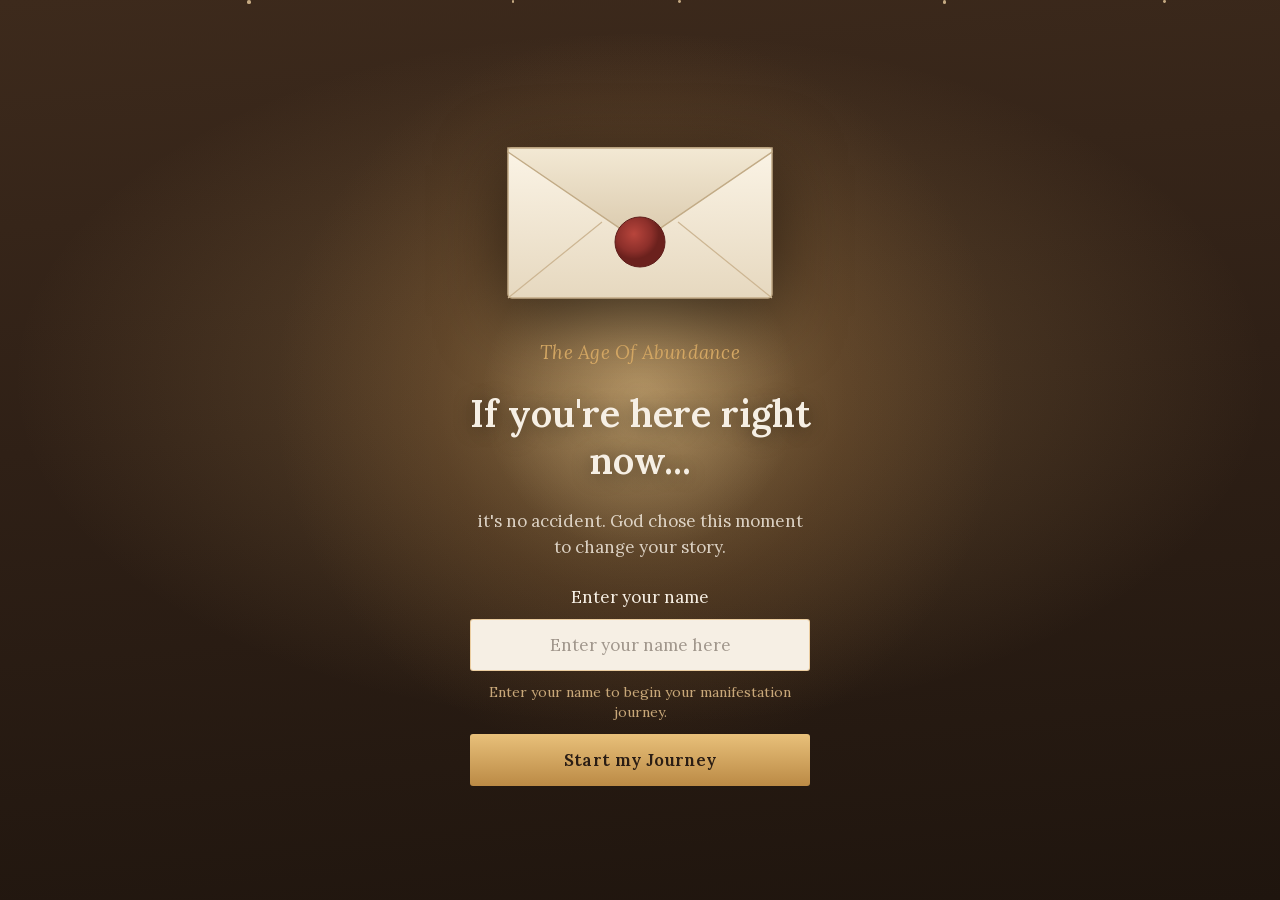
==== index.html @ 3c492ced "Funil The Age Of Abundance: carta + quiz-chat + VSL Co-Authored-By: Claude Opus 5.5 <noreply@anthrop" ====
<!doctype html>
<html lang="en">
<head>
<meta charset="utf-8" />
<meta name="viewport" content="width=device-width, initial-scale=1, maximum-scale=1, viewport-fit=cover" />
<title>The Age Of Abundance</title>
<link rel="icon" type="image/png" href="assets/seal.png" />

<meta name="description" content="Begin your manifestation journey" />
<meta property="og:title" content="The Age Of Abundance" />
<meta property="og:description" content="Begin your manifestation journey" />
<meta property="og:type" content="website" />
<meta name="twitter:card" content="summary" />

<!-- Sem scripts de terceiros (UTMify/pixel removidos em 25/09/2026 a pedido).
     Tudo o que a pagina usa esta nesta pasta ou em assets/. -->

<style>
  /* ---------- fontes self-hosted (nada de Google Fonts) ---------- */
  @font-face {
    font-family: 'Lora'; font-style: normal; font-weight: 400 700; font-display: swap;
    src: url('assets/fonts/lora.woff2') format('woff2');
  }
  @font-face {
    font-family: 'Lora'; font-style: italic; font-weight: 400 700; font-display: swap;
    src: url('assets/fonts/lora-italic.woff2') format('woff2');
  }
  @font-face {
    font-family: 'Open Sans'; font-style: normal; font-weight: 400 700; font-display: swap;
    src: url('assets/fonts/opensans.woff2') format('woff2');
  }

  *, *::before, *::after { box-sizing: border-box; margin: 0; padding: 0; }
  [hidden] { display: none !important; }

  html, body {
    width: 100%; height: 100%;
    -webkit-font-smoothing: antialiased;
    -webkit-tap-highlight-color: transparent;
  }
  /* o fundo acompanha a etapa: mesa a luz de vela -> papel do chat */
  body { background: #2a1d14; transition: background 0.6s ease; overflow: hidden; }
  body.mode-chat { background: #efeae2; overflow: hidden; }

  /* =====================================================================
     ETAPA 1 - ENTRADA: layout da carta (../index.html), copy da entrada
     do quiz original (abundance-quiz)
     ===================================================================== */
  #letter { font-family: 'Lora', Georgia, 'Times New Roman', serif; color: #f6efe4; }

  #letter .desk {
    position: fixed; inset: 0;
    background:
      radial-gradient(ellipse 70% 55% at 50% 42%, rgba(226,178,106,0.28), transparent 70%),
      linear-gradient(175deg, #3d2a1c 0%, #2f2016 45%, #1f150e 100%);
    z-index: 0;
  }

  /* duas camadas de luz em velocidades diferentes: o flicker nunca cai
     num loop obvio */
  #letter .candle {
    position: fixed; left: 50%; top: 44%;
    width: min(760px, 150vw); height: min(760px, 150vw);
    transform: translate(-50%, -50%);
    border-radius: 50%;
    background: radial-gradient(circle, rgba(240,196,120,0.30) 0%, rgba(190,132,66,0.14) 38%, transparent 68%);
    animation: breathe 6.5s ease-in-out infinite;
    pointer-events: none; z-index: 1;
  }
  #letter .candle.inner {
    width: min(360px, 80vw); height: min(360px, 80vw);
    background: radial-gradient(circle, rgba(255,222,164,0.34) 0%, transparent 62%);
    animation: breathe 4.1s ease-in-out infinite reverse;
  }
  @keyframes breathe {
    0%, 100% { opacity: 0.82; transform: translate(-50%, -50%) scale(1); }
    50%      { opacity: 1;    transform: translate(-50%, -50%) scale(1.06); }
  }

  /* poeira: deriva de lado e afunda, como po num feixe de luz */
  #letter .mote {
    position: fixed;
    background: rgba(244,214,166,0.75);
    border-radius: 50%;
    filter: blur(0.4px);
    pointer-events: none; z-index: 2;
    animation-name: sink;
    animation-timing-function: linear;
    animation-iteration-count: 1;
  }
  @keyframes sink {
    0%   { opacity: 0; transform: translate(0, -8vh); }
    12%  { opacity: 0.9; }
    88%  { opacity: 0.5; }
    100% { opacity: 0; transform: translate(9vw, 104vh); }
  }

  #letter .stage {
    position: fixed; inset: 0;
    display: flex; flex-direction: column;
    align-items: center; justify-content: center;
    gap: clamp(14px, 3.2vh, 26px);
    padding: 5vh 22px;
    z-index: 3;
    transform-origin: 50% 46%;
    transition: transform 1.25s cubic-bezier(0.4, 0, 0.2, 1), opacity 0.5s ease 0.85s;
  }
  #letter .stage.parting { transform: scale(3.4); opacity: 0; }

  #letter .envelope { width: min(300px, 62vw); filter: drop-shadow(0 18px 34px rgba(0,0,0,0.5)); }
  #letter .seal-group { transform-origin: 150px 128px; animation: warm 5.2s ease-in-out infinite; }
  @keyframes warm { 0%, 100% { transform: scale(1); } 50% { transform: scale(1.035); } }

  #letter .eyebrow {
    font-size: clamp(15px, 4.1vw, 19px);
    font-style: italic; letter-spacing: 0.012em;
    color: #e2b26a; text-align: center;
  }
  #letter .headline {
    font-size: clamp(25px, 7vw, 38px);
    font-weight: 600; line-height: 1.22;
    text-align: center; max-width: 15ch;
    text-shadow: 0 2px 20px rgba(0,0,0,0.45);
  }
  #letter .subline {
    font-size: clamp(14.5px, 3.9vw, 17px);
    line-height: 1.5; text-align: center; max-width: 30ch;
    color: rgba(246,239,228,0.82);
  }

  #letter .ask {
    width: min(340px, 88vw);
    display: flex; flex-direction: column; align-items: stretch; gap: 11px;
  }
  #letter .ask label {
    font-size: clamp(14.5px, 3.9vw, 17px);
    text-align: center; color: #f6efe4;
  }
  #letter .ask input {
    width: 100%; padding: 14px 16px;
    font-family: inherit;
    font-size: 17px;                 /* 16px+ evita o zoom do iOS no focus */
    text-align: center; color: #2a1d14;
    background: #f6efe4;
    border: 1px solid rgba(226,178,106,0.55);
    border-radius: 3px; outline: none;
    transition: border-color 0.2s ease, box-shadow 0.2s ease;
  }
  #letter .ask input::placeholder { color: rgba(42,29,20,0.42); }
  #letter .ask input:focus { border-color: #e2b26a; box-shadow: 0 0 0 3px rgba(226,178,106,0.2); }
  #letter .ask input.nope { animation: nope 0.45s ease; border-color: #d9826a; }
  @keyframes nope {
    0%, 100% { transform: translateX(0); } 20% { transform: translateX(-8px); }
    40% { transform: translateX(7px); } 60% { transform: translateX(-5px); } 80% { transform: translateX(3px); }
  }
  /* a linha de apoio do quiz, no tom da prova social da carta */
  #letter .hint {
    font-size: clamp(12.5px, 3.3vw, 14px);
    text-align: center; color: #c9a879; line-height: 1.45;
  }

  #letter .ask button {
    width: 100%; padding: 15px 18px;
    font-family: inherit;
    font-size: clamp(15px, 4.1vw, 17px);
    font-weight: 600; letter-spacing: 0.02em;
    color: #2a1d14;
    background: linear-gradient(180deg, #e8c07a 0%, #bb8a45 100%);
    border: none; border-radius: 3px; cursor: pointer;
    transition: transform 0.14s ease, filter 0.2s ease;
  }
  #letter .ask button:hover  { filter: brightness(1.06); }
  #letter .ask button:active { transform: translateY(1px); }

  @keyframes spin  { to { transform: rotate(360deg); } }
  @keyframes fade-in { from { opacity: 0; } to { opacity: 1; } }

  /* =====================================================================
     ETAPA 2 - O CHAT - identico ao chat da carta (../index.html):
     fundo bege liso, bolhas do Typebot com o avatar, sem hora
     ===================================================================== */

  #chat {
    position: relative; z-index: 2;
    /* stack exato do Typebot, emojis inclusos */
    font-family: 'Open Sans', -apple-system, BlinkMacSystemFont, 'Segoe UI', Roboto,
                 Helvetica, Arial, sans-serif, 'Apple Color Emoji', 'Segoe UI Emoji', 'Segoe UI Symbol';
    color: #303235;
  }
  #chat .app {
    position: relative; z-index: 1;
    height: 100vh; height: 100dvh; display: flex; flex-direction: column;
    max-width: 680px; margin: 0 auto;
    background: #efeae2;
  }
  #chat .sanctum { display: none; }

  /* os grupos de bolhas ficam empilhados com 8px (gap-2 do Typebot) */
  #chat .thread {
    flex: 1; overflow-y: auto;
    display: flex; flex-direction: column; gap: 8px;
    padding: 20px 20px 24px; scroll-behavior: smooth;
  }

  #chat .chunk { display: flex; gap: 8px; }
  #chat .chunk.guest { justify-content: flex-end; }

  /* um avatar por grupo, ancorado no rodape do grupo (desliza com as bolhas) */
  #chat .avatar-col { position: relative; flex-shrink: 0; width: 40px; }
  #chat .avatar-slot {
    position: absolute; left: 0; width: 40px; height: 40px;
    top: max(0px, calc(var(--top, 40px) - 40px));
    transition: top 350ms ease-out, opacity 250ms ease-out;
  }
  #chat .avatar { display: block; width: 40px; height: 40px; border-radius: 50%; object-fit: cover; background: #d8d0c4; }

  #chat .stack { display: flex; flex-direction: column; gap: 8px; width: 100%; min-width: 0; }
  #chat .bubble-wrap { display: flex; flex-direction: column; animation: fade-in 0.3s ease-out; }
  #chat .bubble-line { display: flex; width: 100%; align-items: center; }

  #chat .host-bubble { position: relative; display: flex; align-items: flex-start; max-width: 78%; }

  /* o "digitando" e o proprio fundo da bolha: nasce 64x32 e cresce */
  #chat .pill {
    position: absolute; top: 0; left: 0;
    display: flex; align-items: center; justify-content: center;
    width: 64px; height: 32px;
    background: #ffffff; border-radius: 20px;
    box-shadow: 0 1px 1px rgba(0,0,0,0.07);
    transition: width 0.4s ease-out, height 0.4s ease-out;
  }
  #chat .host-bubble.shown .pill { width: 100%; height: 100%; }
  #chat .content {
    position: relative; overflow: hidden;
    margin: 8px 16px; height: 20px; opacity: 0;
    font-size: 16px; line-height: 1.5;
    white-space: pre-wrap; word-wrap: break-word;
    transition: opacity 0.4s ease-in 0.2s;
  }
  #chat .host-bubble.shown .content { opacity: 1; height: auto; }
  #chat .content b { font-weight: 700; }

  /* o chat da carta nao mostra hora nem tiques */
  #chat .time { display: none; }

  #chat .guest-bubble {
    max-width: 78%; padding: 8px 16px;
    background: #d9fdd3; color: #303235; border-radius: 20px;
    font-size: 16px; line-height: 1.5;
    white-space: pre-wrap; word-wrap: break-word;
    box-shadow: 0 1px 1px rgba(0,0,0,0.07);
    animation: fade-in 0.3s ease-out;
  }

  /* bolinhas do "digitando": 8px, cor do texto a 50%, sobe 2.5px */
  #chat .typing { display: flex; gap: 4px; }
  #chat .typing i {
    display: block; width: 8px; height: 8px; border-radius: 50%;
    background: #303235; opacity: 0.5;
    animation: chatBubbles 1s ease-in-out infinite;
  }
  #chat .typing i:nth-child(2) { animation-delay: 0.3s; }
  #chat .typing i:nth-child(3) { animation-delay: 0.6s; }
  #chat .host-bubble.shown .typing { display: none; }
  @keyframes chatBubbles { 0% { transform: translateY(0); } 50% { transform: translateY(-2.5px); } 100% { transform: translateY(0); } }

  /* selo do bloco do quiz: etiqueta discreta no meio da conversa */
  #chat .badge {
    align-self: center; margin: 6px 0 2px; padding: 5px 14px; border-radius: 20px;
    background: #fff; color: #54656f; font-size: 12.5px; font-weight: 600;
    text-transform: uppercase; letter-spacing: 0.02em;
    box-shadow: 0 1px 1px rgba(0,0,0,0.07);
    animation: fade-in 0.3s ease-out;
  }

  /* respostas: os botoes verdes do Typebot, alinhados a direita */
  #chat .dock { padding: 2px 0 calc(8px + env(safe-area-inset-bottom)); }
  #chat .choices { display: flex; flex-direction: column; gap: 9px; align-items: flex-end; }
  #chat .choice {
    display: flex; align-items: center; justify-content: center; gap: 8px;
    font-family: inherit; font-size: 15px; font-weight: 600; text-align: center;
    padding: 9px 22px; color: #ffffff;
    background: #075e54; border: none; border-radius: 20px;
    cursor: pointer; max-width: 100%;
    min-height: 40px; line-height: 1.4;
    box-shadow: 0 1px 2px rgba(0,0,0,0.12);
    transition: background 0.15s ease, transform 0.1s ease;
    animation: fade-in 0.3s ease-out;
  }
  #chat .choice:hover  { background: #054942; }
  #chat .choice:active { transform: translateY(1px); }
  #chat .choice.picked { background: #054942; }
  #chat .choice svg { width: 17px; height: 17px; flex-shrink: 0; }

  #chat .composer { display: flex; gap: 8px; align-items: flex-end; }
  #chat .composer textarea {
    flex: 1; min-width: 0; font-family: inherit;
    font-size: 16px;              /* 16px+ evita zoom do iOS no focus */
    line-height: 1.4; padding: 12px 14px;
    color: #303235; background: #fff;
    border: 1px solid #e2ddd4; border-radius: 20px;
    resize: none; outline: none; max-height: 120px;
  }
  #chat .composer textarea::placeholder { color: #99a0a6; }
  #chat .composer.numeric textarea { font-variant-numeric: tabular-nums; white-space: nowrap; overflow: hidden; }
  #chat .composer button {
    flex-shrink: 0; width: 48px; height: 48px;
    border: none; border-radius: 50%;
    background: #075e54; color: #fff;
    font-size: 20px; cursor: pointer;
    display: flex; align-items: center; justify-content: center;
  }
  #chat .hidden { display: none !important; }

  /* ---------- topo no jeito do WhatsApp ----------
     Barra verde da conversa (foto, nome, online/typing) e, embaixo, o saldo
     do quiz como "mensagem fixada": ACCOUNT BALANCE, %, barra e a frase de
     energia. Mesmos valores do quiz: $0 -> 100x o valor digitado -> +$2M. */
  #chat .wa-top {
    flex-shrink: 0; position: relative; z-index: 7;
    display: flex; align-items: center; gap: 10px;
    padding: calc(8px + env(safe-area-inset-top)) 14px 8px 8px;
    background: #075e54; color: #fff;
    box-shadow: 0 1px 3px rgba(0,0,0,0.18);
  }
  #chat .wa-back { width: 24px; height: 24px; flex-shrink: 0; }
  #chat .wa-ava { position: relative; width: 40px; height: 40px; flex-shrink: 0; }
  #chat .wa-ava img { width: 100%; height: 100%; border-radius: 50%; object-fit: cover; object-position: 50% 22%; display: block; }
  #chat .wa-ava::after {               /* bolinha de online */
    content: ''; position: absolute; right: -1px; bottom: 0; width: 11px; height: 11px;
    border-radius: 50%; background: #25d366; border: 2px solid #075e54;
  }
  #chat .wa-who { flex: 1; min-width: 0; display: flex; flex-direction: column; }
  #chat .wa-name { font-size: 16.5px; font-weight: 600; line-height: 1.2; white-space: nowrap; overflow: hidden; text-overflow: ellipsis; }
  #chat .wa-name svg { display: inline-block; width: 15px; height: 15px; margin-left: 3px; vertical-align: -2px; color: #25d366; }
  #chat .wa-status { font-size: 12.5px; line-height: 1.3; color: rgba(255,255,255,0.82); }
  #chat .wa-icons { display: flex; gap: 20px; }
  #chat .wa-icons svg { width: 22px; height: 22px; }

  #chat .wa-pin {
    flex-shrink: 0; position: relative; z-index: 6;
    padding: 8px 14px 9px;
    background: #fff; border-bottom: 1px solid #e3ddd2;
    box-shadow: 0 2px 6px rgba(0,0,0,0.06);
    animation: pin-in 0.45s ease-out;
  }
  #chat .wa-pin[hidden] { display: none; }
  @keyframes pin-in { from { opacity: 0; transform: translateY(-8px); } to { opacity: 1; transform: none; } }
  #chat .pin-row { display: flex; align-items: center; gap: 10px; }
  #chat .pin-ico {
    width: 34px; height: 34px; flex-shrink: 0; border-radius: 50%;
    display: flex; align-items: center; justify-content: center;
    background: #fff4d6; color: #b8860b;
  }
  #chat .pin-ico svg { width: 19px; height: 19px; }
  #chat .pin-main { flex: 1; min-width: 0; }
  #chat .pin-label { font-size: 11px; font-weight: 600; letter-spacing: 0.06em; color: #667781; line-height: 1.2; }
  #chat .pin-value {
    position: relative; display: inline-block;
    font-size: 21px; font-weight: 700; line-height: 1.2; color: #0b5e38;
    font-variant-numeric: tabular-nums;
  }
  #chat .pin-value.bump { animation: bump 0.9s ease-out; }
  @keyframes bump { 0% { transform: scale(1); } 25% { transform: scale(1.08); color: #b8860b; } 100% { transform: scale(1); } }
  #chat .pin-plus {                    /* "+$150,000.00" que sobe e some */
    position: absolute; left: 100%; top: 0; margin-left: 8px; white-space: nowrap;
    padding: 1px 7px; border-radius: 20px; background: #d9fdd3; color: #0b5e38;
    font-size: 12px; font-weight: 700;
    animation: plus 2.2s ease-out forwards;
  }
  @keyframes plus { 0% { opacity: 0; transform: translateY(6px); } 15% { opacity: 1; transform: none; } 75% { opacity: 1; } 100% { opacity: 0; transform: translateY(-8px); } }
  #chat .pin-pct { flex-shrink: 0; font-size: 13px; font-weight: 700; color: #075e54; font-variant-numeric: tabular-nums; }
  #chat .qt-bar { position: relative; height: 6px; margin: 7px 0 5px; border-radius: 999px; background: #e9edef; }
  #chat .qt-bar b { position: absolute; left: 0; top: 50%; width: 14px; height: 10px; margin-top: -5px; border-radius: 999px; background: #25d366; z-index: 1; }
  #chat .qt-bar i { position: absolute; left: 14px; top: 0; height: 100%; width: 0; border-radius: 0 999px 999px 0; background: linear-gradient(90deg, #25d366, #1faa59); transition: width 0.9s cubic-bezier(.4,0,.2,1); }
  #chat .pin-note { font-size: 12.5px; font-style: italic; color: #8a6d1f; line-height: 1.3; }

  /* ---------- mensagens-cartao (desbloqueio, motivacional, final) ---------- */
  #chat .host-bubble.card { max-width: 100%; }
  #chat .host-bubble.card .content { transition: opacity 0.3s ease-out; }
  #chat .host-bubble.card.shown .content { margin: 0; width: min(340px, calc(100vw - 88px)); }
  #chat .host-bubble.card .content::after { display: none; }

  @keyframes pulseGold { 0%, 100% { color: #d4af37; } 50% { color: #8b7520; } }
  @keyframes spinSlow  { to { transform: rotate(360deg); } }
  @keyframes cardPop   { 0% { opacity: 0; transform: scale(0.5); } 60% { opacity: 1; transform: scale(1.15); } 100% { opacity: 1; transform: scale(1); } }
  @keyframes portalEnter { 0% { opacity: 0; filter: blur(6px); transform: scale(0.8); } 100% { opacity: 1; filter: none; transform: scale(1); } }
  @keyframes slideInRight { 0% { opacity: 0; transform: translateX(100%); } 100% { opacity: 1; transform: none; } }
  @keyframes bounce { 0%, 100% { transform: translateY(-25%); animation-timing-function: cubic-bezier(.8,0,1,1); } 50% { transform: none; animation-timing-function: cubic-bezier(0,0,.2,1); } }

  /* ---------- "Processing your answer..." como bolha dele ---------- */
  .proc-line { display: flex; align-items: center; gap: 10px; color: #667781; font-size: 14px; font-style: italic; }
  .proc-line .spin { width: 16px; height: 16px; border: 2px solid #075e54; border-top-color: transparent; border-radius: 50%; animation: spin 0.8s linear infinite; }

  /* ---------- mensagens com foto (desbloqueio / motivacional) ---------- */
  .qcard { position: relative; padding: 10px 10px 14px; white-space: normal; color: #303235; }
  .u-pic { position: relative; width: 100%; aspect-ratio: 16 / 10; border-radius: 12px; overflow: hidden; background: #1c1c1c; }
  .u-pic .ph { position: absolute; inset: 0; width: 100%; height: 100%; object-fit: cover; filter: blur(12px) brightness(0.4) saturate(0.4); transform: scale(1.2); transition: filter 1.1s ease, transform 1.8s cubic-bezier(.2,.8,.2,1); }
  .qcard.open .u-pic .ph { filter: none; transform: scale(1); }
  .u-lock { position: absolute; inset: 0; z-index: 2; display: flex; align-items: center; justify-content: center; color: #F9D423; transition: opacity 0.35s ease, transform 0.45s ease, filter 0.45s ease; }
  .u-lock span { width: 84px; height: 84px; border-radius: 50%; display: flex; align-items: center; justify-content: center; background: rgba(11,20,26,0.55); border: 1px solid rgba(249,212,35,0.5); }
  .u-lock svg { width: 42px; height: 42px; overflow: visible; filter: drop-shadow(0 0 10px rgba(249,212,35,0.6)); }
  .u-lock .shackle { transition: transform 0.35s cubic-bezier(.3,1.6,.5,1); transform-origin: 16px 11px; }
  .qcard.shake   .u-lock svg { animation: shake 0.55s ease-in-out 2; }
  .qcard.unlatch .u-lock .shackle { transform: translateY(-3px) rotate(28deg); }
  .qcard.open    .u-lock { opacity: 0; transform: scale(1.8); filter: blur(6px); }
  @keyframes shake { 0%, 100% { transform: rotate(0); } 20% { transform: rotate(-9deg); } 40% { transform: rotate(8deg); } 60% { transform: rotate(-6deg); } 80% { transform: rotate(4deg); } }
  .u-flash { position: absolute; inset: 0; z-index: 3; pointer-events: none; opacity: 0; background: radial-gradient(circle, #fff 0%, rgba(255,240,200,0.85) 35%, transparent 75%); }
  .qcard.open .u-flash { animation: flash 0.9s ease-out; }
  @keyframes flash { 0% { opacity: 0; } 15% { opacity: 1; } 100% { opacity: 0; } }
  .u-spark { position: absolute; left: 50%; top: 50%; z-index: 4; width: 7px; height: 7px; margin: -3.5px 0 0 -3.5px; border-radius: 50%; background: #ffd77a; box-shadow: 0 0 8px 2px rgba(255,210,120,0.8); opacity: 0; }
  .u-spark:nth-child(3n) { background: #fff4d0; width: 5px; height: 5px; }
  .qcard.open .u-spark { animation: spark 1.2s cubic-bezier(.1,.8,.3,1) forwards; animation-delay: var(--d, 0s); }
  @keyframes spark { 0% { opacity: 1; transform: translate(0, 0) scale(1); } 100% { opacity: 0; transform: translate(var(--x), var(--y)) scale(0.4); } }

  .cap { padding: 7px 6px 0; }
  .u-head { display: flex; align-items: center; gap: 7px; margin-bottom: 4px; color: #a8781c; font-weight: 800; font-size: 14px; letter-spacing: 0.04em; }
  .u-head svg { width: 16px; height: 16px; }
  .u-head .star { animation: spinSlow 3s linear infinite; }
  .u-title { font-size: 17px; font-weight: 700; color: #303235; margin-bottom: 2px; }
  .u-desc { font-size: 16px; line-height: 1.5; color: #303235; }
  .u-bal { margin-top: 8px; padding: 8px 10px; border-radius: 7px; background: #f5f6f6; border-left: 4px solid #d4a53c; font-size: 14px; color: #667781; }
  .u-bal b { color: #a8781c; font-size: 16px; font-variant-numeric: tabular-nums; }
  .u-head, .u-title, .u-desc, .u-bal { opacity: 0; transform: translateY(6px); transition: opacity 0.45s ease, transform 0.45s ease; }
  .qcard.told .u-head, .qcard.told .u-title, .qcard.told .u-desc, .qcard.told .u-bal { opacity: 1; transform: none; }
  .qcard.told .u-title { transition-delay: 0.08s; }
  .qcard.told .u-desc  { transition-delay: 0.16s; }
  .qcard.told .u-bal   { transition-delay: 0.24s; }

  /* ---------- "before we continue": texto com citacao no estilo WhatsApp ---------- */
  .qcard.cont { padding: 10px 16px 14px; }
  .c-title { font-size: 15px; font-weight: 700; line-height: 1.42; }
  .c-title svg { display: inline-block; width: 15px; height: 15px; margin-left: 5px; vertical-align: -2px; color: #d4a53c; animation: spin 2s linear infinite; }
  .c-box { margin: 7px 0; padding: 7px 10px 8px; border-radius: 7px; background: #f5f6f6; border-left: 4px solid #d4a53c; }
  .c-label { color: #a8781c; font-size: 13.5px; font-weight: 700; margin-bottom: 3px; }
  .c-phrase { font-size: 15px; font-style: italic; line-height: 1.45; white-space: pre-line; }
  .c-note { color: #667781; font-size: 13px; }

  /* ---------- tela final: mensagem longa com a barra e a foto ---------- */
  .qcard.proc { padding: 12px 16px 16px; }
  .p-title { font-size: 17px; font-weight: 700; line-height: 1.3; margin-bottom: 4px; }
  .p-sub { color: #a8781c; font-size: 14px; margin-bottom: 12px; }
  .p-bar { position: relative; height: 8px; border-radius: 999px; background: #e9edef; margin-bottom: 7px; }
  .p-bar i { display: block; height: 100%; width: 0; border-radius: 999px; background: #e8b90f; }
  .p-bar b { position: absolute; top: 50%; width: 14px; height: 14px; margin-top: -7px; border-radius: 50%; background: #e8b90f; left: -7px; }
  .p-meta { display: flex; justify-content: space-between; align-items: center; margin-bottom: 12px; }
  .p-meta span { color: #667781; font-size: 13px; }
  .p-meta b { color: #a8781c; font-size: 22px; font-weight: 700; font-variant-numeric: tabular-nums; }
  .p-ach h4 { color: #a8781c; font-size: 12.5px; font-weight: 700; letter-spacing: 0.08em; text-transform: uppercase; margin-bottom: 7px; }
  .p-shot { position: relative; width: 100%; aspect-ratio: 1; border-radius: 6px; overflow: hidden; margin-bottom: 10px; }
  .p-shot img { position: absolute; inset: 0; width: 100%; height: 100%; object-fit: cover; animation: portalEnter 0.8s cubic-bezier(.16,1,.3,1) forwards; }
  .p-shot .pcap { position: absolute; left: 0; right: 0; bottom: 0; padding: 40px 12px 12px; background: linear-gradient(0deg, rgba(0,0,0,0.8), rgba(0,0,0,0.35) 60%, transparent); display: flex; flex-direction: column; align-items: center; }
  .p-shot .pcap div { display: flex; align-items: center; gap: 7px; color: #d9a849; font-size: 12.5px; font-weight: 700; letter-spacing: 0.08em; margin-bottom: 2px; }
  .p-shot .pcap div i { width: 20px; height: 20px; border-radius: 50%; background: #F9D423; display: flex; align-items: center; justify-content: center; color: #000; }
  .p-shot .pcap div i svg { width: 13px; height: 13px; }
  .p-shot .pcap h5 { color: #fff; font-size: 17px; font-weight: 700; }
  .p-quote { font-size: 14.5px; font-style: italic; line-height: 1.45; margin-bottom: 4px; }
  .p-redirect { color: #667781; font-size: 12.5px; }
  .qcard .dots { display: flex; gap: 6px; margin-top: 8px; }
  .qcard .dots i { width: 8px; height: 8px; border-radius: 50%; background: #075e54; animation: bounce 1s infinite; }
  .qcard .dots i:nth-child(2) { animation-delay: 0.15s; }
  .qcard .dots i:nth-child(3) { animation-delay: 0.3s; }
  #chat .qcard .time { bottom: 5px; }

  /* notificacoes "PROCESSING" que deslizam no topo */
  .notes { font-family: 'Open Sans', -apple-system, BlinkMacSystemFont, 'Segoe UI', Roboto, sans-serif, 'Apple Color Emoji', 'Segoe UI Emoji'; position: fixed; top: 8px; left: 12px; right: 12px; z-index: 50; display: flex; flex-direction: column; gap: 8px; max-width: 520px; margin: 0 auto; pointer-events: none; }
  .note {
    display: flex; align-items: center; gap: 8px; padding: 8px 12px; border-radius: 10px;
    background: linear-gradient(90deg, #b8860b, #d4a017); border: 1px solid rgba(249,212,35,0.5);
    box-shadow: 0 4px 12px rgba(0,0,0,0.35);
    animation: slideInRight 0.5s ease-out;
  }
  .note .ok { width: 28px; height: 28px; flex-shrink: 0; border-radius: 50%; background: #F9D423; display: flex; align-items: center; justify-content: center; color: #8B7500; }
  .note .ok svg { width: 16px; height: 16px; }
  .note div { flex: 1; min-width: 0; }
  .note b { display: block; color: #1a1a00; font-size: 12px; font-weight: 700; line-height: 1; margin-bottom: 2px; }
  .note p { color: #1a1a00; font-size: 12px; line-height: 1.25; }
  .note .sp { width: 16px; height: 16px; color: #8B7500; flex-shrink: 0; animation: spinSlow 3s linear infinite; }

  /* =====================================================================
     VEU - cobre as duas trocas (carta -> chat, chat -> VSL)
     ===================================================================== */
  .veil {
    position: fixed; inset: 0; z-index: 50;
    display: flex; align-items: center; justify-content: center;
    background: #efeae2; opacity: 0; visibility: hidden;
    transition: opacity 0.45s ease;
    font-family: 'Lora', Georgia, serif;
    font-size: clamp(15px, 4vw, 18px); font-style: italic; color: #7c6444;
  }
  .veil.up { opacity: 1; visibility: visible; }
  .veil.to-live { background: #05050c; color: #ecc97f; font-style: normal; font-family: 'Open Sans', sans-serif; }

  @media (prefers-reduced-motion: reduce) {
    #letter .candle, #letter .seal-group { animation: none; }
    #letter .mote { display: none; }
    #letter .stage { transition: opacity 0.4s ease; }
    #letter .stage.parting { transform: none; }
  }
</style>
</head>

<body class="mode-letter">

<!-- ===================== ETAPA 1: entrada (layout da carta, copy do quiz) ===================== -->
<section id="letter">
  <div class="desk"></div>
  <div class="candle"></div>
  <div class="candle inner"></div>

  <main class="stage" id="stage">
    <svg class="envelope" viewBox="0 0 300 200" role="img" aria-label="A sealed letter">
      <defs>
        <linearGradient id="paper" x1="0" y1="0" x2="0" y2="1">
          <stop offset="0%"   stop-color="#fbf4e6"/>
          <stop offset="100%" stop-color="#e6d8bf"/>
        </linearGradient>
        <linearGradient id="flap" x1="0" y1="0" x2="0" y2="1">
          <stop offset="0%"   stop-color="#f3e9d4"/>
          <stop offset="100%" stop-color="#d9c8ab"/>
        </linearGradient>
        <radialGradient id="wax" cx="38%" cy="34%">
          <stop offset="0%"   stop-color="#b8453c"/>
          <stop offset="70%"  stop-color="#8c2f2a"/>
          <stop offset="100%" stop-color="#6b211d"/>
        </radialGradient>
      </defs>

      <rect x="18" y="34" width="264" height="150" rx="4" fill="url(#paper)" stroke="#c2ab86" stroke-width="1.5"/>
      <path d="M 18 38 L 150 128 L 282 38 L 282 34 L 18 34 Z" fill="url(#flap)" stroke="#c2ab86" stroke-width="1.5"/>
      <path d="M 18 184 L 112 108 M 282 184 L 188 108" stroke="#cdb693" stroke-width="1.2" fill="none"/>

      <g class="seal-group">
        <circle cx="150" cy="128" r="25" fill="url(#wax)"/>
        <circle cx="150" cy="128" r="25" fill="none" stroke="#5e1c19" stroke-width="1"/>
      </g>
    </svg>

    <p class="eyebrow">The Age Of Abundance</p>
    <h1 class="headline">If you&#39;re here right now...</h1>
    <p class="subline" id="subline">it&#39;s no accident. God chose this moment to change your story.</p>

    <form class="ask" id="ask" autocomplete="off" novalidate>
      <label for="visitor">Enter your name</label>
      <input id="visitor" type="text" name="visitor_given_name"
             placeholder="Enter your name here"
             autocomplete="off" autocapitalize="words" spellcheck="false" maxlength="40" />
      <p class="hint">Enter your name to begin your manifestation journey.</p>
      <button type="submit" id="open">Start my Journey</button>
    </form>
  </main>
</section>

<!-- ===================== ETAPA 2: o chat ===================== -->
<section id="chat" hidden>
  <div class="sanctum" aria-hidden="true">
    <svg viewBox="0 0 200 200" fill="none" stroke="#ecc97f" stroke-width=".5">
      <circle cx="100" cy="100" r="97"/><circle cx="100" cy="100" r="90"/>
      <g stroke-width=".6"><line x1="100" y1="3" x2="100" y2="10" transform="rotate(0 100 100)"/><line x1="100" y1="3" x2="100" y2="6" transform="rotate(10 100 100)"/><line x1="100" y1="3" x2="100" y2="6" transform="rotate(20 100 100)"/><line x1="100" y1="3" x2="100" y2="10" transform="rotate(30 100 100)"/><line x1="100" y1="3" x2="100" y2="6" transform="rotate(40 100 100)"/><line x1="100" y1="3" x2="100" y2="6" transform="rotate(50 100 100)"/><line x1="100" y1="3" x2="100" y2="10" transform="rotate(60 100 100)"/><line x1="100" y1="3" x2="100" y2="6" transform="rotate(70 100 100)"/><line x1="100" y1="3" x2="100" y2="6" transform="rotate(80 100 100)"/><line x1="100" y1="3" x2="100" y2="10" transform="rotate(90 100 100)"/><line x1="100" y1="3" x2="100" y2="6" transform="rotate(100 100 100)"/><line x1="100" y1="3" x2="100" y2="6" transform="rotate(110 100 100)"/><line x1="100" y1="3" x2="100" y2="10" transform="rotate(120 100 100)"/><line x1="100" y1="3" x2="100" y2="6" transform="rotate(130 100 100)"/><line x1="100" y1="3" x2="100" y2="6" transform="rotate(140 100 100)"/><line x1="100" y1="3" x2="100" y2="10" transform="rotate(150 100 100)"/><line x1="100" y1="3" x2="100" y2="6" transform="rotate(160 100 100)"/><line x1="100" y1="3" x2="100" y2="6" transform="rotate(170 100 100)"/><line x1="100" y1="3" x2="100" y2="10" transform="rotate(180 100 100)"/><line x1="100" y1="3" x2="100" y2="6" transform="rotate(190 100 100)"/><line x1="100" y1="3" x2="100" y2="6" transform="rotate(200 100 100)"/><line x1="100" y1="3" x2="100" y2="10" transform="rotate(210 100 100)"/><line x1="100" y1="3" x2="100" y2="6" transform="rotate(220 100 100)"/><line x1="100" y1="3" x2="100" y2="6" transform="rotate(230 100 100)"/><line x1="100" y1="3" x2="100" y2="10" transform="rotate(240 100 100)"/><line x1="100" y1="3" x2="100" y2="6" transform="rotate(250 100 100)"/><line x1="100" y1="3" x2="100" y2="6" transform="rotate(260 100 100)"/><line x1="100" y1="3" x2="100" y2="10" transform="rotate(270 100 100)"/><line x1="100" y1="3" x2="100" y2="6" transform="rotate(280 100 100)"/><line x1="100" y1="3" x2="100" y2="6" transform="rotate(290 100 100)"/><line x1="100" y1="3" x2="100" y2="10" transform="rotate(300 100 100)"/><line x1="100" y1="3" x2="100" y2="6" transform="rotate(310 100 100)"/><line x1="100" y1="3" x2="100" y2="6" transform="rotate(320 100 100)"/><line x1="100" y1="3" x2="100" y2="10" transform="rotate(330 100 100)"/><line x1="100" y1="3" x2="100" y2="6" transform="rotate(340 100 100)"/><line x1="100" y1="3" x2="100" y2="6" transform="rotate(350 100 100)"/></g>
      <circle cx="100" cy="100" r="80"/>
      <circle cx="140.00" cy="100.00" r="40"/><circle cx="120.00" cy="134.64" r="40"/><circle cx="80.00" cy="134.64" r="40"/><circle cx="60.00" cy="100.00" r="40"/><circle cx="80.00" cy="65.36" r="40"/><circle cx="120.00" cy="65.36" r="40"/><circle cx="134.64" cy="120.00" r="40"/><circle cx="100.00" cy="140.00" r="40"/><circle cx="65.36" cy="120.00" r="40"/><circle cx="65.36" cy="80.00" r="40"/><circle cx="100.00" cy="60.00" r="40"/><circle cx="134.64" cy="80.00" r="40"/>
      <circle cx="100" cy="100" r="40"/><circle cx="100" cy="100" r="20"/>
    </svg>
  </div>
  <div class="app">
    <!-- topo: barra da conversa do WhatsApp + o saldo do quiz como mensagem fixada -->
    <header class="wa-top">
      <svg class="wa-back" viewBox="0 0 24 24" fill="none" stroke="currentColor" stroke-width="2.2" stroke-linecap="round" stroke-linejoin="round"><path d="M15 5l-7 7 7 7"/></svg>
      <span class="wa-ava"><img src="assets/jesus.jpg" alt=""></span>
      <span class="wa-who">
        <span class="wa-name">The Age Of Abundance<svg viewBox="0 0 24 24" fill="currentColor"><path d="M12 1.5l2.4 1.8 3-.2.9 2.9 2.5 1.7-.9 2.9.9 2.9-2.5 1.7-.9 2.9-3-.2L12 22.5l-2.4-1.8-3 .2-.9-2.9-2.5-1.7.9-2.9-.9-2.9 2.5-1.7.9-2.9 3 .2z"/><path d="M8 12.2l2.6 2.6L16 9.4" fill="none" stroke="#fff" stroke-width="2" stroke-linecap="round" stroke-linejoin="round"/></svg></span>
        <span class="wa-status" id="status">online</span>
      </span>
      <span class="wa-icons" aria-hidden="true">
        <svg viewBox="0 0 24 24" fill="none" stroke="currentColor" stroke-width="1.9" stroke-linecap="round" stroke-linejoin="round"><rect x="2.5" y="6" width="13" height="12" rx="2.5"/><path d="M15.5 10.5l6-3.5v10l-6-3.5"/></svg>
        <svg viewBox="0 0 24 24" fill="none" stroke="currentColor" stroke-width="1.9" stroke-linecap="round" stroke-linejoin="round"><path d="M5 4h4l2 5-2.5 1.5a11 11 0 0 0 5 5L15 13l5 2v4a2 2 0 0 1-2 2A16 16 0 0 1 3 6a2 2 0 0 1 2-2"/></svg>
      </span>
    </header>
    <div class="wa-pin" id="qtop" hidden>
      <div class="pin-row">
        <span class="pin-ico"><svg viewBox="0 0 24 24" fill="none" stroke="currentColor" stroke-width="2" stroke-linecap="round" stroke-linejoin="round"><rect x="2.5" y="6" width="19" height="13" rx="2.5"/><path d="M2.5 10h19"/><path d="M16 15h2.5"/><path d="M6 6V4.5h12V6"/></svg></span>
        <span class="pin-main">
          <span class="pin-label">ACCOUNT BALANCE</span><br>
          <span class="pin-value" id="qtBox"><span id="qtValue">$0.00</span></span>
        </span>
        <span class="pin-pct" id="qtPct">0%</span>
      </div>
      <div class="qt-bar"><b></b><i id="qtFill"></i></div>
      <p class="pin-note">Your energy is aligning with the divine...</p>
    </div>
    <!-- No Typebot os botoes e o campo de resposta NAO ficam presos no rodape:
         eles entram no proprio fluxo da conversa, logo abaixo da ultima bolha,
         e rolam junto com ela. Por isso o dock vive dentro do thread. -->
    <div class="thread" id="thread">
      <div class="dock" id="dock">
        <div class="choices hidden" id="choices"></div>
        <form class="composer hidden" id="composer" autocomplete="off">
          <textarea id="answer" rows="1" placeholder="Write your pain or the miracle you need..." maxlength="500"></textarea>
          <button type="submit" aria-label="Continue"><svg width="22" height="22" viewBox="0 0 24 24" fill="currentColor"><path d="M3.4 20.4l17.4-7.5a1 1 0 0 0 0-1.8L3.4 3.6a.7.7 0 0 0-1 .8L4.6 11l9 1-9 1-2.2 6.6a.7.7 0 0 0 1 .8z"/></svg></button>
        </form>
      </div>
    </div>
  </div>
</section>

<div class="veil" id="veil"><span id="veilText"></span></div>

<script>
(function () {
  'use strict';

  /* =========================== CONFIG ===========================
     Tudo o que voce troca fica aqui em cima.                      */
  var CONFIG = {
    /* >>> PARA ONDE O ULTIMO BOTAO DO CHAT MANDA (a pagina da VSL) <<<
       Aceita URL absoluta ("https://seudominio.com/live/") ou relativa
       ("live/" se a VSL estiver numa subpasta ao lado desta pagina).   */
    VSL_URL: 'vsl/',             // a VSL no layout do quiz original (quiz-chat/vsl/)
    OPEN_IN_NEW_TAB: false,      // o original abria em nova aba; false mantem a mesma sessao

    VARIANT: 'JC-QUIZCHAT',      // rotulo da variante que segue no querystring
    HANDOFF_MS: 2600,            // duracao da animacao de "abrir a carta" (igual a carta)

    AVATAR: 'assets/jesus.jpg',  // foto do "remetente"
    INTRO_IMAGE: 'assets/jesus.jpg',

    /* Ritmo: copiado do typingEmulation do Typebot original
       (funil-jesus-digi-v-1-lveumlg em bot.typebot.digital)
       { enabled: true, speed: 120, maxDelay: 6,
         delayBetweenBubbles: 2, isDisabledOnFirstMessage: true } */
    WPM: 240,                    // 2x o Typebot (era 120) - palavras por minuto
    MAX_TYPING_S: 3,             // 2x o Typebot (era 6) - teto do "digitando"
    GAP_BETWEEN_BUBBLES_S: 2,    // typingEmulation.delayBetweenBubbles
    FIRST_BUBBLE_INSTANT: true,  // typingEmulation.isDisabledOnFirstMessage

    /* Bolha de imagem - o Typebot trata ela separado do texto: segura o
       "digitando" ate a foto carregar (teto de 5s) e espera mais 400ms antes
       da proxima bolha. Como aqui a foto e local e carrega em milissegundos,
       o MIN garante a mesma batida que o original tem por vir da rede. */
    SHOW_ANIMATION_MS: 400,      // showAnimationDuration: pausa depois que a bolha
                                 // abre, antes da proxima comecar a digitar
    MEDIA_MIN_TYPING_MS: 450,    // batida minima do "digitando" na foto (era 900)
    MEDIA_FALLBACK_MS: 5000,     // teto do Typebot esperando a foto carregar

    /* ---------- Jornada (o quiz em conversa) ---------- */
    GO_DELAY_MS: 1200,           // pausa depois dos 100% antes de ir pra VSL
    PROCESSING_MS: 1000,         // "Processing your answer..." - o V(1000) do quiz
    PROCESS_MS: 25000,           // tela final: 0.4% a cada 100ms = 25s, como no quiz
    /* Fotos das conquistas (CC0, origem em assets/unlock/LICENCAS.json) */
    UNLOCK_PHOTO: {
      x100: 'assets/unlock/x100.jpg',     future: 'assets/unlock/future.jpg',
      faith: 'assets/unlock/faith.jpg',   home: 'assets/unlock/home.jpg',
      car: 'assets/unlock/car.jpg',       family: 'assets/unlock/family.jpg',
      health: 'assets/unlock/health.jpg', money: 'assets/unlock/money.jpg',
      boost: 'assets/unlock/boost.jpg',   blocks: 'assets/unlock/blocks.jpg',
      motiv: 'assets/unlock/motiv.jpg'
    }
  };
  /* ============================================================== */

  var TRACKED = ['utm_source','utm_medium','utm_campaign','utm_content','utm_term','utm_id',
                 'sub1','sub2','sub3','xcod','sck','click_id','gclid','ttclid','fbclid'];

  var landed = new URLSearchParams(location.search);

  /* O nome digitado na etapa 1. E a unica coisa que as duas etapas
     compartilham - e por estarem no mesmo documento, nao precisa mais
     viajar pelo querystring. */
  var firstName = '';
  var answers   = [];   // [{q, a}] respostas da jornada
  var amount    = 0;    // valor digitado no "bank account today"

  var letterEl = document.getElementById('letter');
  var chatEl   = document.getElementById('chat');
  var stage    = document.getElementById('stage');
  var form     = document.getElementById('ask');
  var input    = document.getElementById('visitor');
  var button   = document.getElementById('open');
  var subline  = document.getElementById('subline');
  var veil     = document.getElementById('veil');
  var veilText = document.getElementById('veilText');

  /* =====================================================================
     ETAPA 1 - ENTRADA (layout da carta)
     ===================================================================== */

  /* Poeira: uma particula por vez, removida ao terminar, para o numero de
     nos ficar estavel. Desktop aguenta mais que celular. */
  var MOTE_CAP = window.matchMedia('(min-width: 768px)').matches ? 22 : 12;
  var motesAlive = 0;
  var moteTimer;

  function dropMote() {
    if (motesAlive >= MOTE_CAP || document.hidden) return;
    var m = document.createElement('div');
    m.className = 'mote';
    var size = 2 + Math.random() * 2.6;
    m.style.width = m.style.height = size + 'px';
    m.style.left = (Math.random() * 96) + 'vw';
    m.style.top = '0';
    var life = 11 + Math.random() * 9;
    m.style.animationDuration = life + 's';
    letterEl.appendChild(m);
    motesAlive++;
    setTimeout(function () { m.remove(); motesAlive--; }, life * 1000);
  }
  /* O script de UTMs da UTMify escreve um espaco no campo de nome depois
     do load - o placeholder some e o campo parece travado. Limpa enquanto
     ninguem digitou. */
  function clearGhost() { if (input.value && !input.value.trim()) input.value = ''; }
  var ghostTimer = setInterval(clearGhost, 250);
  setTimeout(function () { clearInterval(ghostTimer); }, 20000);
  input.addEventListener('focus', clearGhost);
  input.addEventListener('input', function () { clearInterval(ghostTimer); input.classList.remove('nope'); });

  moteTimer = setInterval(dropMote, 900);
  for (var i = 0; i < 4; i++) dropMote();

  /* _fbp e escrito pelo pixel da Meta (que aqui foi removido). _fbc precisa
     ser montado na mao no primeiro pageview depois do clique no anuncio,
     porque o pixel so escreve o cookie depois de carregar. Ambos seguem
     para a VSL/checkout no final. */
  function readCookie(name) {
    var hit = document.cookie.match('(?:^|; )' + name.replace(/([.*+?^${}()|[\]\\])/g, '\\$1') + '=([^;]*)');
    return hit ? decodeURIComponent(hit[1]) : '';
  }
  function facebookClickId() {
    var existing = readCookie('_fbc');
    if (existing) return existing;
    var clickId = landed.get('fbclid');
    return clickId ? 'fb.1.' + Date.now() + '.' + clickId : '';
  }

  /* O botao continua habilitado; sem nome, o campo treme e ganha foco.
     Botao desabilitado nao diz o motivo e le como pagina quebrada. */
  form.addEventListener('submit', function (event) {
    event.preventDefault();

    var name = input.value.trim().replace(/\s+/g, ' ');
    if (!name) {
      input.classList.remove('nope'); void input.offsetWidth; input.classList.add('nope');
      input.focus();
      return;
    }

    firstName = name;
    button.disabled = true;
    button.textContent = 'Starting your journey\u2026';
    input.blur();

    try { sessionStorage.setItem('mwfy_first_name', name); } catch (err) { /* aba anonima */ }

    clearInterval(moteTimer);
    stage.classList.add('parting');

    /* sobe o veu enquanto o palco ainda esta sumindo, para ele ja estar
       pintado antes da troca de etapa (igual a carta) */
    setTimeout(function () { veil.classList.add('up'); }, CONFIG.HANDOFF_MS - 1100);
    setTimeout(openChat, CONFIG.HANDOFF_MS);
  });

  /* Troca de etapa dentro do mesmo documento: sem navegacao, sem recarga,
     sem perder o nome nem os parametros da campanha. */
  function openChat() {
    clearInterval(moteTimer);
    preloadPhotos();
    letterEl.hidden = true;
    chatEl.hidden = false;
    document.body.className = 'mode-chat';
    document.title = 'The Age Of Abundance';
    veil.classList.remove('up');
    startChat();
  }

  /* =====================================================================
     ETAPA 2 - O CHAT
     ===================================================================== */

  var thread    = document.getElementById('thread');
  var dock      = document.getElementById('dock');
  var choicesEl = document.getElementById('choices');
  var composer  = document.getElementById('composer');
  var answerEl  = document.getElementById('answer');

  /* ---------- Roteiro: as telas do quiz, na ordem e com o texto dele ----------
     Mesmo array do original - os indices importam, porque cada conquista
     aparece a partir do indice da sua tela (ACH[].at). Cada tela vira uma
     rodada da mesma conversa, que vai acumulando; o painel do quiz fica
     fixo no topo. {name} = nome digitado na entrada. */
  var STEPS = [
    { type: 'continue' },
    { type: 'journey' },
    { type: 'unlocked' },
    { type: 'question', badge: "Financial Awakening", progress: 10,
      question: "{name}, do you feel like you're living the life God dreamed for you?",
      options: ["Yes, but I know I can live more", "No, I feel I'm far from it", "Sometimes I wonder about this..."] },
    { type: 'question', badge: "Financial Awakening", progress: 14,
      question: "How often do you feel an emptiness in your chest... as if something is missing?",
      options: ["Every day", "A few times a week", "Rarely"] },
    { type: 'question', badge: "Financial Awakening", progress: 19,
      question: "Do you feel stuck in the same negative cycles for years?",
      options: ["Yes, it feels like a loop", "Sometimes I feel this", "I'm not sure"] },
    { type: 'question', badge: "Financial Awakening", progress: 24,
      question: "If the life you live today was the direct result of your own choices... would you be satisfied?",
      options: ["No, I want to change", "More or less", "Yes, but I want more"] },
    { type: 'unlock-screen', title: "I Choose My Future", description: "The power to change your life is in your hands!", image: 'future' },
    { type: 'question', badge: "Faith & Spiritual Purpose", progress: 29,
      question: "How many times have you asked God for a sign to change your life?",
      options: ["Many times", "A few times", "I don't usually ask for signs", "This is my first time"] },
    { type: 'question', badge: "Faith & Spiritual Purpose", progress: 33,
      question: "{name}, if today were your final faith test... what would you do right now?",
      options: ["I would take action like someone who believes in miracles", "I'd take a small, scared step... but still take a step", "I'd stay frozen... one more time... just like the other times I gave up"] },
    { type: 'question', badge: "Faith & Spiritual Purpose", progress: 38,
      question: "Do you believe God can transform your life with just one single decision from you?",
      options: ["Yes, absolutely", "I have doubts", "I don't know"] },
    { type: 'question', badge: "Faith & Spiritual Purpose", progress: 43,
      question: "Are you willing to make TODAY your day of faith and responsibility for your new life?",
      options: ["Yes, I'm ready", "I need a clearer sign", "No"] },
    { type: 'unlock-screen', title: "Faith Decision", description: "Your Faith Will Move Mountains", image: 'faith' },
    { type: 'question', badge: "Future Visualization", progress: 48,
      question: "If God gave you the chance to win your dream home... what would it look like?",
      options: ["Large, with several rooms", "A modern apartment", "A simple house, but full of peace", "I don't think much about it"] },
    { type: 'unlock-screen', title: "Dream Home", description: "Your Dream Home Is on Its Way", image: 'home' },
    { type: 'question', badge: "Future Visualization", progress: 52,
      question: "What car do you imagine parked in front of your ideal home?",
      options: ["A luxury SUV", "A comfortable sedan", "A simple but reliable car", "I don't care about cars"] },
    { type: 'unlock-screen', title: "Dream Car", description: "Your Dream Car Is Reserved", image: 'car' },
    { type: 'question', badge: "Future Visualization", progress: 57,
      question: "What is your family life like today?",
      options: ["I feel there's a lack of unity", "I miss someone special", "I have a good family, but we can be happier", "I don't think much about it"] },
    { type: 'unlock-screen', title: "Happy Family", description: "The Happy Family You Deserve", image: 'family' },
    { type: 'question', badge: "Future Visualization", progress: 62,
      question: "If you could wake up tomorrow with perfect health... what would be different?",
      options: ["More energy to chase my dreams", "Being able to play sports without pain", "Feeling good about my body", "My health is good, but I want more vitality"] },
    { type: 'unlock-screen', title: "Perfect Health", description: "Your Perfect Health Is Activated", image: 'health' },
    { type: 'question', badge: "Future Visualization", progress: 67,
      question: "If you received a large sum of money today... what would you do first?",
      options: ["Pay off my debts", "Buy a house", "Fulfill my family's dream", "Invest in my future"] },
    { type: 'unlock-screen', title: "Abundance", description: "Imagine... $277,000 being deposited into your account right now!", image: 'money', buttonText: "YES! I believe, I receive!" },
    { type: 'motivational', title: "{name}", description: "Your manifestation potential depends on your choice, think big to manifest big things, you are the size of your courage.", image: 'money', buttonText: "Continue Journey", addToBalance: 2000000 },
    { type: 'question', badge: "Future Visualization", progress: 71,
      question: "Imagine that 30 days from now, your life is 100% transformed. Which of these images represents your future?",
      options: ["Luxury home and financial freedom", "Perfect health and vitality", "Happy family and love", "Travel and new experiences"] },
    { type: 'unlock-screen', title: "100x Boost", description: "Your Manifestation Power Just Multiplied by 100x", image: 'boost' },
    { type: 'question', badge: "Breaking Blocks", progress: 76,
      question: "Do you feel there's something spiritual or emotional blocking you?",
      options: ["Yes, a weight I can't explain", "Sometimes I feel this", "No"] },
    { type: 'question', badge: "Breaking Blocks", progress: 81,
      question: "Which of these statements best describes you?",
      options: ["I feel cursed, nothing ever works out for me", "My life has never been easy", "I don't feel worthy", "I lack energy and motivation"] },
    { type: 'unlock-screen', title: "Blocks Broken", description: "All Mental Blocks Have Been Removed", image: 'blocks' },
    { type: 'question', badge: "Final Choice", progress: 86,
      question: "Do you accept to be part of a group of people who decided to create their dream life through the power of faith?",
      options: ["Yes, I accept", "I'm not sure", "I need to think about it"] },
    { type: 'question', badge: "Final Choice", progress: 90,
      question: "If you could change just one thing right now... what would it be?",
      options: ["My financial situation", "My relationships", "My health", "My purpose in life"] },
    { type: 'question', badge: "Final Choice", progress: 95,
      question: "If God gave you the chance to start over today... would you accept?",
      options: ["Yes, without hesitation", "Yes, but with some fear", "I'm not ready"] },
    { type: 'question', badge: "Final Choice", progress: 100,
      question: "To finish... complete this sentence:\n\"From today onwards...\"",
      options: ["I choose to live in abundance", "I accept the destiny God has reserved for me", "I free myself from everything that was blocking me"] },
    { type: 'final' }
  ];

  /* conquistas: mesma ordem e mesmo indice de desbloqueio do original */
  var ACH = [
    { name: "I Choose My Future",  key: 'future', at: 7 },
    { name: "Faith Decision",      key: 'faith',  at: 12 },
    { name: "Dream Home",          key: 'home',   at: 14 },
    { name: "Dream Car",           key: 'car',    at: 16 },
    { name: "Happy Family",        key: 'family', at: 18 },
    { name: "Perfect Health",      key: 'health', at: 20 },
    { name: "Abundance",           key: 'money',  at: 22 },
    { name: "100x Boost",          key: 'boost',  at: 25 },
    { name: "Blocks Broken",       key: 'blocks', at: 28 },
    { name: "100x Multiplication", key: 'x100',   at: 2 }
  ];

  /* notificacoes "PROCESSING" da tela final */
  var NOTES = [
    ['🏠', 'Manifesting your dream home in the spiritual realm...'],
    ['🚗', 'Reserving your ideal car...'],
    ['👨‍👩‍👧', 'Aligning your family happiness...'],
    ['💗', 'Activating perfect health protocols...'],
    ['🔓', 'Breaking spiritual and emotional blocks...'],
    ['🌟', 'Preparing your 100x manifestation boost...'],
    ['💰', 'Unlocking abundance channels...'],
    ['✨', 'Finalizing your divine script...']
  ];

  /* icones (os mesmos desenhos do quiz) */
  var HEART_PATH = 'M12 21.35l-1.45-1.32C5.4 15.36 2 12.28 2 8.5 2 5.42 4.42 3 7.5 3c1.74 0 3.41.81 4.5 2.09C13.09 3.81 14.76 3 16.5 3 19.58 3 22 5.42 22 8.5c0 3.78-3.4 6.86-8.55 11.54L12 21.35z';
  var BOLT_PATH  = 'M13 2L3 14h9l-1 8 10-12h-9l1-8z';
  var SVG = {
    heart:  '<svg viewBox="0 0 24 24" fill="currentColor"><path d="' + HEART_PATH + '"/></svg>',
    bolt:   '<svg viewBox="0 0 24 24" fill="currentColor"><path d="' + BOLT_PATH + '"/></svg>',
    check:  '<svg viewBox="0 0 24 24" fill="none" stroke="currentColor" stroke-width="3" stroke-linecap="round" stroke-linejoin="round"><path d="M5 13l4 4L19 7"/></svg>',
    checkRound: '<svg viewBox="0 0 24 24" fill="none" stroke="currentColor" stroke-width="2" stroke-linecap="round" stroke-linejoin="round"><circle cx="12" cy="12" r="10"/><path d="M8 12l2.5 2.5L16 9"/></svg>',
    star5:  '<svg class="star" viewBox="0 0 24 24" fill="none" stroke="currentColor" stroke-width="2" stroke-linecap="round" stroke-linejoin="round"><path d="M12 2L14.09 8.26L20.18 8.63L15.54 12.74L16.91 18.72L12 15.27L7.09 18.72L8.46 12.74L3.82 8.63L9.91 8.26L12 2Z"/></svg>',
    star4:  '<svg class="star small" viewBox="0 0 24 24" fill="currentColor"><path d="M12 0L14 10L24 12L14 14L12 24L10 14L0 12L10 10L12 0Z"/></svg>',
    lock:   '<svg viewBox="0 0 24 24" fill="none" stroke="currentColor" stroke-width="2" stroke-linecap="round"><rect x="5" y="11" width="14" height="10" rx="2"/><path d="M8 11V7a4 4 0 118 0v4"/></svg>',
    lockBig: '<svg viewBox="0 0 24 24" fill="none" stroke="currentColor" stroke-width="1.8" stroke-linecap="round" stroke-linejoin="round"><rect x="5" y="11" width="14" height="10" rx="2.2"/><path class="shackle" d="M8 11V8a4 4 0 0 1 8 0v3"/><circle cx="12" cy="16" r="1.2" fill="currentColor"/></svg>',
    spark:  '<svg viewBox="0 0 24 24" fill="none" stroke="currentColor" stroke-width="2" stroke-linecap="round" stroke-linejoin="round"><path d="M12 3v3M12 18v3M3 12h3M18 12h3M5.6 5.6l2.1 2.1M16.3 16.3l2.1 2.1M5.6 18.4l2.1-2.1M16.3 7.7l2.1-2.1"/></svg>'
  };

  /* ---------- Render ----------
     Estrutura copiada do Typebot:

       <div class="chunk">              grupo de bolhas do host, ate um input
         <div class="avatar-col">         coluna de 40px
           <div class="avatar-slot">        absoluto, top = altura do grupo - 40
             <img class="avatar">             desliza (top 350ms) quando cresce
         <div class="stack">              as bolhas, gap de 8px
           <div class="bubble-wrap">        fade-in de 300ms
             <div class="host-bubble">
               <div class="pill">             "digitando" 64x32 -> 100%x100%
               <div class="content">          texto: opacity 0 -> 1, h 20 -> auto

     O pill NAO e trocado por outro no: ele e o fundo da bolha e cresce ate o
     tamanho final. Por isso a bolha nao "pula" e o avatar acompanha. */

  var TODAY = new Date().toLocaleDateString('en-US', { month: 'long', day: 'numeric', year: 'numeric' });
  function fill(text) { return text.replace(/\{name\}/g, firstName).replace(/\{date\}/g, TODAY); }
  function esc(text) { return text.replace(/&/g, '&amp;').replace(/</g, '&lt;'); }
  function scrollDown() { thread.scrollTop = thread.scrollHeight; }
  function wait(ms) { return new Promise(function (r) { setTimeout(r, ms); }); }

  var stack = null;   // grupo do host em construcao (null = comeca um novo)

  /* Abre um grupo do host, com a coluna do avatar. O Typebot observa a altura
     do grupo e reposiciona o avatar a cada mudanca - sem isso ele fica parado
     no topo enquanto as bolhas entram embaixo. */
  function hostChunk() {
    if (stack) return stack;

    var chunk = document.createElement('div');
    chunk.className = 'chunk';

    var col  = document.createElement('div');
    col.className = 'avatar-col';
    var slot = document.createElement('div');
    slot.className = 'avatar-slot';
    var face = document.createElement('img');
    face.className = 'avatar';
    face.src = CONFIG.AVATAR;
    face.alt = '';
    slot.appendChild(face);
    col.appendChild(slot);

    stack = document.createElement('div');
    stack.className = 'stack';

    chunk.appendChild(col);
    chunk.appendChild(stack);
    thread.insertBefore(chunk, dock);

    var follow = (function (el, target) {
      return function () { target.style.setProperty('--top', el.offsetHeight + 'px'); };
    })(stack, slot);
    follow();
    if (window.ResizeObserver) new ResizeObserver(follow).observe(stack);
    else setInterval(follow, 120);

    return stack;
  }

  /* A resposta do visitante fecha o grupo: o proximo bloco de bolhas do host
     comeca um grupo novo, com avatar proprio. */
  function guestBubble(text) {
    stack = null;
    var chunk = document.createElement('div');
    chunk.className = 'chunk guest';
    var bubble = document.createElement('div');
    bubble.className = 'guest-bubble';
    bubble.innerHTML = esc(text) + stamp(TICKS);
    chunk.appendChild(bubble);
    thread.insertBefore(chunk, dock);
    setTimeout(function () { bubble.classList.add('read'); }, 700);
    scrollDown();
  }

  /* hora no canto das bolhas, como no WhatsApp */
  function clock() { return new Date().toLocaleTimeString('en-US', { hour: 'numeric', minute: '2-digit' }); }
  function stamp(extra) { return '<span class="time">' + clock() + (extra || '') + '</span>'; }

  /* status "typing..." - so existe se o topo tiver o #status (o topo do quiz nao tem) */
  var statusEl = document.getElementById('status');
  var typingNow = 0;
  function setTyping(delta) {
    typingNow = Math.max(0, typingNow + delta);
    if (!statusEl) return;
    statusEl.textContent = typingNow ? 'typing...' : 'online';
    statusEl.classList.toggle('typing', !!typingNow);
  }

  /* Bolha do host: nasce "digitando" e depois abre. */
  /* kind: false = texto, true = imagem, ou uma classe ('card', 'quote') */
  function hostBubble(isMedia) {
    var host = hostChunk();

    var wrap = document.createElement('div');
    wrap.className = 'bubble-wrap';
    var line = document.createElement('div');
    line.className = 'bubble-line';
    var bubble = document.createElement('div');
    bubble.className = 'host-bubble' + (isMedia === true ? ' media' : isMedia ? ' ' + isMedia : '');

    var pill = document.createElement('div');
    pill.className = 'pill';
    pill.innerHTML = '<div class="typing"><i></i><i></i><i></i></div>';
    var content = document.createElement('div');
    content.className = 'content';

    bubble.appendChild(pill);
    bubble.appendChild(content);
    line.appendChild(bubble);
    wrap.appendChild(line);
    host.appendChild(wrap);
    scrollDown();
    setTyping(1);

    var revealed = false;
    return {
      el: wrap,
      content: content,
      reveal: function () {
        if (!revealed) { revealed = true; setTyping(-1); }
        bubble.classList.add('shown'); scrollDown();
      }
    };
  }

  /* Conta EXATA do Typebot (funcao bx do bundle @typebot.io/js):
       palavras = texto.match(/(\w+)/g) -> quantidade
       se der zero (bolha so de emoji/pontuacao) -> usa o numero de caracteres
       ms = (palavras / speed) * 60000, limitado a maxDelay * 1000
     Sem piso minimo: "Right?" digita 500ms. */
  function typingMs(text) {
    var plain = text.replace(/<[^>]+>/g, '');
    var hits = plain.match(/(\w+)/g);
    var words = hits ? hits.length : 0;
    if (words === 0) words = plain.length;
    var ms = (words / CONFIG.WPM) * 60000;
    return Math.min(ms, CONFIG.MAX_TYPING_S * 1000);
  }

  function say(text, gap) {
    var body = fill(text);
    var b = hostBubble(false);
    return wait(typingMs(body)).then(function () {
      b.content.innerHTML = body + stamp();   /* preenche antes de abrir: a bolha
                                                 cresce ja no tamanho certo */
      b.reveal();
      return wait(CONFIG.SHOW_ANIMATION_MS + gap);
    });
  }

  /* Imagem: o "digitando" fica ate a foto carregar (teto de 5s) e so entao a
     bolha abre. O MIN existe porque a foto aqui e local e carrega em 3ms -
     no original ela vem da rede e sempre tem essa batida. */
  function showImage(src, gap) {
    var b = hostBubble(true);
    var img = document.createElement('img');
    img.alt = '';
    b.content.appendChild(img);
    var startedAt = Date.now();

    return new Promise(function (resolve) {
      img.onload = img.onerror = resolve;
      img.src = src;
      setTimeout(resolve, CONFIG.MEDIA_FALLBACK_MS);
    }).then(function () {
      return wait(Math.max(0, CONFIG.MEDIA_MIN_TYPING_MS - (Date.now() - startedAt)));
    }).then(function () {
      b.reveal();
      return wait(CONFIG.SHOW_ANIMATION_MS + gap);
    });
  }

  /* opts.cta  = botao de acao dos cartoes (centralizado, com icone)
     opts.icon = svg que vai antes do texto
     A opcao escolhida ganha o anel dourado do quiz antes da resposta subir. */
  function askChoice(options, opts) {
    opts = opts || {};
    return new Promise(function (resolve) {
      choicesEl.innerHTML = '';
      choicesEl.classList.remove('hidden');
      options.forEach(function (label) {
        var b = document.createElement('button');
        b.type = 'button';
        b.className = 'choice' + (opts.cta ? ' cta' : '');
        b.innerHTML = (opts.icon || '') + '<span>' + esc(label) + '</span>';
        b.addEventListener('click', function () {
          if (choicesEl.dataset.busy) return;
          choicesEl.dataset.busy = '1';
          b.classList.add('picked');
          setTimeout(function () {
            delete choicesEl.dataset.busy;
            choicesEl.classList.add('hidden');
            choicesEl.innerHTML = '';
            guestBubble(label);
            resolve(label);
          }, 220);
        });
        choicesEl.appendChild(b);
      });
      scrollDown();
    });
  }

  /* numeric = so aceita digitos, abre o teclado numerico e devolve o numero */
  function askText(placeholder, numeric) {
    return new Promise(function (resolve) {
      answerEl.placeholder = placeholder || '';
      answerEl.setAttribute('inputmode', numeric ? 'numeric' : 'text');
      answerEl.maxLength = numeric ? 12 : 500;
      composer.classList.toggle('numeric', !!numeric);
      composer.classList.remove('hidden');
      answerEl.focus();

      function submit(e) {
        if (e) e.preventDefault();
        var value = answerEl.value.trim();
        if (numeric) value = value.replace(/[^0-9]/g, '');
        if (!value) { answerEl.focus(); return; }
        composer.removeEventListener('submit', submit);
        composer.classList.add('hidden');
        answerEl.value = '';
        answerEl.style.height = 'auto';
        if (numeric) {
          var n = parseInt(value, 10);
          guestBubble('$' + n.toLocaleString('en-US'));
          resolve(n);
        } else {
          guestBubble(value);
          resolve(value);
        }
      }

      composer.addEventListener('submit', submit);
      scrollDown();
    });
  }

  /* Enter envia, Shift+Enter quebra linha. O campo cresce ate o teto do CSS. */
  answerEl.addEventListener('input', function () {
    if (composer.classList.contains('numeric')) answerEl.value = answerEl.value.replace(/[^0-9]/g, '');
    answerEl.style.height = 'auto';
    answerEl.style.height = Math.min(answerEl.scrollHeight, 120) + 'px';
  });
  answerEl.addEventListener('keydown', function (e) {
    if (e.key === 'Enter' && !e.shiftKey) {
      e.preventDefault();
      composer.dispatchEvent(new Event('submit', { cancelable: true }));
    }
  });

  /* =====================================================================
     TELAS DO QUIZ EM CONVERSA
     ===================================================================== */

  var TICKS = '<svg class="ticks" viewBox="0 0 16 11" fill="none" stroke="currentColor" stroke-width="1.6" stroke-linecap="round" stroke-linejoin="round"><path d="M1 6l3 3 6-7"/><path d="M6.5 9l1 1 6-8"/></svg>';

  var h = 0;                 // indice da tela atual (o mesmo "h" do quiz)
  var balance = 0;           // saldo real

  function fmt(v) { return v.toLocaleString('en-US', { minimumFractionDigits: 2, maximumFractionDigits: 2 }); }

  function preloadPhotos() {
    Object.keys(CONFIG.UNLOCK_PHOTO).forEach(function (k) { new Image().src = CONFIG.UNLOCK_PHOTO[k]; });
  }

  /* bloco solto no meio da conversa (painel, selo, "processing") */
  function block(cls, html) {
    stack = null;
    var el = document.createElement('div');
    el.className = cls;
    el.innerHTML = html;
    thread.insertBefore(el, dock);
    scrollDown();
    return el;
  }

  function countUp(el, from, to, ms) {
    var t0 = performance.now();
    (function frame(t) {
      var p = Math.min(1, (t - t0) / ms), e = 1 - Math.pow(1 - p, 3);
      el.textContent = '$' + fmt(from + (to - from) * e);
      if (p < 1) requestAnimationFrame(frame);
    })(t0);
  }

  /* ---------- topo (fixo, fora da conversa) ----------
     Saldo, % e barra do quiz na "mensagem fixada". Aparece na tela journey
     e fica; o saldo conta ate o valor novo sempre que muda. */
  var qtop    = document.getElementById('qtop');
  var qtValue = document.getElementById('qtValue');
  var qtBox   = document.getElementById('qtBox');
  var qtPct   = document.getElementById('qtPct');
  var qtFill  = document.getElementById('qtFill');
  var shownBalance = 0;

  function syncBalance() {
    if (balance === shownBalance) return;
    var gained = balance - shownBalance;
    countUp(qtValue, shownBalance, balance, 1500);
    shownBalance = balance;
    qtBox.classList.remove('bump'); void qtBox.offsetWidth; qtBox.classList.add('bump');
    var plus = document.createElement('span');
    plus.className = 'pin-plus';
    plus.textContent = '+$' + fmt(gained);
    qtBox.appendChild(plus);
    setTimeout(function () { plus.remove(); }, 2300);
  }

  function hud(progress) {
    if (qtop.hidden) {
      qtop.hidden = false;
      void qtFill.offsetWidth;          /* a barra sai do 0 animando */
    }
    qtPct.textContent = progress + '%';
    qtFill.style.width = 'calc((100% - 14px) * ' + (progress / 100) + ')';
    syncBalance();
    return wait(400);
  }

  /* selo do bloco: como o chip de data do WhatsApp, so quando muda */
  var lastBadge = '';
  function badge(text) {
    if (text === lastBadge) return Promise.resolve();
    lastBadge = text;
    block('badge', esc(text));
    return wait(350);
  }

  /* "Processing your answer..." por 1s (o V(1000) do quiz) e some -
     a conversa fica, o aviso nao */
  function processing() {
    var b = hostBubble(false);
    b.content.classList.add('no-stamp');
    b.content.innerHTML = '<span class="proc-line"><span class="spin"></span>Processing your answer...</span>';
    b.reveal();
    return wait(CONFIG.PROCESSING_MS).then(function () {
      var chunk = b.el.closest('.chunk');
      b.el.remove();
      if (chunk && !chunk.querySelector('.bubble-wrap')) chunk.remove();
      stack = null;
    });
  }

  /* cartao alto: abre pelo topo dele, senao a foto fica escondida em cima */
  function scrollToCard(el) {
    var box = el.closest('.bubble-wrap') || el;
    var t = thread.getBoundingClientRect(), r = box.getBoundingClientRect();
    if (r.height > t.height - 24) thread.scrollTop += r.top - t.top - 8;
    else scrollDown();
  }

  /* cartao entregue pelo Jesus: "digitando" e depois abre */
  function card(html, cls) {
    var b = hostBubble('card');
    var el = document.createElement('div');
    el.className = 'qcard' + (cls ? ' ' + cls : '');
    el.innerHTML = html + stamp();
    b.content.appendChild(el);
    return wait(CONFIG.MEDIA_MIN_TYPING_MS).then(function () { b.reveal(); scrollToCard(el); return el; });
  }

  function sparks() {
    var out = '';
    for (var i = 0; i < 14; i++) {
      var a = (i / 14) * Math.PI * 2 + Math.random() * 0.4;
      var r = 80 + Math.random() * 60;
      out += '<span class="u-spark" style="--x:' + (Math.cos(a) * r).toFixed(0) + 'px;--y:' + (Math.sin(a) * r).toFixed(0) + 'px;--d:' + (Math.random() * 0.15).toFixed(2) + 's"></span>';
    }
    return out;
  }

  /* ---------- tela "continue" ---------- */
  function screenContinue() {
    return card(
      '<div class="c-title">' + esc(firstName) + ', before we continue...' + SVG.heart + '</div>' +
      '<div class="c-box">' +
        '<p class="c-label">Repeat this phrase out loud:</p>' +
        '<p class="c-phrase">"The life of my dreams begins\nwith my choice."</p>' +
      '</div>' +
      '<p class="c-note">Only click continue after repeating it out loud.</p>', 'cont'
    ).then(function () {
      return askChoice(["Continue Journey"], { cta: true, icon: SVG.heart });
    });
  }

  /* ---------- tela "journey": saldo $0.00, 5% e a pergunta da conta ---------- */
  function screenJourney() {
    return hud(5)
      .then(function () { return badge("Financial Awakening"); })
      .then(function () { return say(firstName + ", if you looked at your bank account today, how much would you have available?", 0); })
      .then(function () { return askText("Enter numbers only (e.g. 1500)", true); })
      .then(function (n) {
        amount = n;
        answers.push({ q: 'bank account today', a: String(n) });
        balance = 100 * n;                       /* j(100*Number.parseFloat(b)) */
      });
  }

  /* ---------- cartao de desbloqueio ----------
     0 foto borrada e escura atras do cadeado | 250 treme | 1100 destrava |
     1450 explode em luz e a foto aparece | 2050 "UNLOCKED!", titulo e texto |
     2550 botao                                                             */
  function unlockCard(o) {
    return card(
      '<div class="u-pic">' +
        '<img class="ph" src="' + CONFIG.UNLOCK_PHOTO[o.image] + '" alt="">' +
        '<div class="u-lock"><span>' + SVG.lockBig + '</span></div><div class="u-flash"></div>' + sparks() +
      '</div>' +
      '<div class="cap">' +
        '<div class="u-head">' + SVG.checkRound + 'UNLOCKED!' + (o.round ? SVG.star4 : SVG.star5) + '</div>' +
        '<div class="u-title">' + esc(o.title) + '</div>' +
        '<div class="u-desc">' + esc(o.desc) + '</div>' +
        (o.bal ? '<div class="u-bal">New Balance: <b>$' + fmt(0) + '</b></div>' : '') +
      '</div>'
    ).then(function (el) {
      var at = function (ms, fn) { return wait(ms).then(function () { fn(); }); };
      return at(250, function () { el.classList.add('shake'); })
        .then(function () { return at(850, function () { el.classList.add('unlatch'); }); })
        .then(function () { return at(350, function () {
          el.classList.add('open');
          if (navigator.vibrate) try { navigator.vibrate(35); } catch (e) { /* sem vibracao */ }
        }); })
        .then(function () { return at(600, function () {
          el.classList.add('told'); scrollDown();
          if (o.bal) { countUp(el.querySelector('.u-bal b'), 0, balance, 1400); syncBalance(); }
        }); })
        .then(function () { return wait(500); });
    }).then(function () {
      return askChoice([o.button], { cta: true, icon: SVG.bolt });
    });
  }

  function screenUnlocked() {
    return unlockCard({
      image: 'x100', big: true, round: true, white: true, bal: true,
      title: "100x Multiplication",
      desc: firstName + ", today I'm adding 100x more to your account — do you believe?",
      button: "YES! I receive 100x more!"
    });
  }

  function screenUnlock(st) {
    return unlockCard({
      image: st.image, title: st.title, desc: st.description,
      button: st.buttonText || "Continue Evolution"
    });
  }

  /* ---------- tela motivacional: foto, o nome, o texto e +$2,000,000 ---------- */
  function screenMotivational(st) {
    return card(
      '<div class="u-pic"><img class="ph" src="' + CONFIG.UNLOCK_PHOTO[st.image] + '" alt=""></div>' +
      '<div class="cap"><div class="u-title">' + esc(fill(st.title)) + '</div>' +
      '<div class="u-desc">' + esc(st.description) + '</div></div>', 'motiv'
    ).then(function (el) {
      el.classList.add('open'); el.classList.add('told');
      return wait(700);
    }).then(function () {
      return askChoice([st.buttonText], { cta: true, icon: SVG.bolt });
    }).then(function () {
      if (st.addToBalance) { balance += st.addToBalance; syncBalance(); }
    });
  }

  /* ---------- pergunta: painel + selo + pergunta + opcoes + processing ---------- */
  function screenQuestion(st) {
    return hud(st.progress)
      .then(function () { return badge(st.badge); })
      .then(function () { return say(st.question, 0); })
      .then(function () { return askChoice(st.options, {}); })
      .then(function (a) {
        answers.push({ q: fill(st.question), a: a });
        return processing();
      });
  }

  /* ---------- tela final ----------
     25s de processamento (0.4% a cada 100ms), notificacoes "PROCESSING"
     entrando a cada 3s (no maximo 3 na tela), a foto da conquista trocando
     conforme a %, e depois a ultima tela antes da VSL. */
  function screenFinal() {
    return card(
      '<p class="p-title">' + esc(firstName.toUpperCase()) + ', your Divine Manifestation Script is being created...</p>' +
      '<p class="p-sub">Processing your answers with divine precision</p>' +
      '<div class="p-bar"><i></i><b></b></div>' +
      '<div class="p-meta"><span class="st">Starting transformation...</span><b class="pc">0%</b></div>' +
      '<div class="p-ach"><h4>Achievements Unlocked</h4><div class="p-shot"></div></div>' +
      '<p class="p-quote">"We\'re preparing your Divine Manifestation Script, based on everything you\'ve told us, ' + esc(firstName) + '..."</p>' +
      '<p class="p-redirect">You will be redirected automatically</p>' +
      '<div class="dots"><i></i><i></i><i></i></div>', 'proc'
    ).then(function (el) {
      /* como a tela do quiz, abre pelo titulo - nao pelo fim do cartao */
      thread.scrollTop += el.getBoundingClientRect().top - thread.getBoundingClientRect().top - 14;
      var fillEl = el.querySelector('.p-bar i'), knob = el.querySelector('.p-bar b');
      var st = el.querySelector('.st'), pc = el.querySelector('.pc'), shot = el.querySelector('.p-shot');
      var notes = document.createElement('div');
      notes.className = 'notes';
      document.body.appendChild(notes);
      var noteIdx = -1, noteTimer;
      function addNote() {
        noteIdx = (noteIdx + 1) % NOTES.length;
        var n = document.createElement('div');
        n.className = 'note';
        n.innerHTML = '<span class="ok">' + SVG.check + '</span><div><b>PROCESSING</b><p>' + NOTES[noteIdx][0] + ' ' + NOTES[noteIdx][1] + '</p></div><span class="sp">' + SVG.spark + '</span>';
        notes.appendChild(n);
        while (notes.children.length > 3) notes.removeChild(notes.firstChild);
      }
      var firstNote = setTimeout(function () { addNote(); noteTimer = setInterval(addNote, 3000); }, 3000);

      var shown = 0;
      return new Promise(function (resolve) {
        var t0 = performance.now();
        (function frame(t) {
          var S = Math.min(100, ((t - t0) / CONFIG.PROCESS_MS) * 100);
          fillEl.style.width = S + '%';
          knob.style.left = 'calc(' + S + '% - 8px)';
          pc.textContent = Math.round(S) + '%';
          st.textContent = S < 20 ? 'Starting transformation...' : S < 40 ? 'Analyzing your answers...' :
                           S < 60 ? 'Aligning divine energies...' : S < 80 ? 'Preparing your manifestation...' : 'Finalizing your script...';
          var G = Math.min(ACH.length, Math.max(1, Math.ceil(S / 100 * ACH.length)));
          if (G !== shown) {
            shown = G;
            var a = ACH[G - 1];
            shot.innerHTML = '<img src="' + CONFIG.UNLOCK_PHOTO[a.key] + '" alt="">' +
              '<div class="pcap"><div><i>' + SVG.check + '</i>UNLOCKED</div><h5>' + esc(a.name) + '</h5></div>';
          }
          if (S < 100) return requestAnimationFrame(frame);
          clearTimeout(firstNote); clearInterval(noteTimer); notes.remove();
          resolve();
        })(t0);
      });
    }).then(function () { return wait(600); })
      /* como no quiz: chegou a 100%, vai pra VSL - as falas "you've made it
         this far" / "Today is..." / "Watch the video below" estao la */
      .then(function () { return wait(CONFIG.GO_DELAY_MS); })
      .then(leave);
  }

  /* ---------- loop: uma tela por vez ---------- */
  function show(i) {
    h = i;
    var st = STEPS[i];
    if (!st) return;
    var run = st.type === 'continue'      ? screenContinue()
            : st.type === 'journey'       ? screenJourney()
            : st.type === 'unlocked'      ? screenUnlocked()
            : st.type === 'question'      ? screenQuestion(st)
            : st.type === 'unlock-screen' ? screenUnlock(st)
            : st.type === 'motivational'  ? screenMotivational(st)
            : screenFinal();
    if (st.type === 'final') return;
    /* a conversa NAO e limpa: cada tela continua a mesma conversa, embaixo */
    run.then(function () { return wait(st.type === 'question' ? 0 : 450); })
       .then(function () { show(i + 1); });
  }

  /* ---------- Saida para a VSL ----------
     Leva adiante o nome, a variante, o fbp/fbc e todas as UTMs, para a VSL
     e o checkout enxergarem a mesma sessao. */
  function exitUrl() {
    var url = new URL(CONFIG.VSL_URL, location.href);
    /* aberto do disco (file://) o navegador nao acha o index.html de uma pasta */
    if (location.protocol === 'file:' && /\/$/.test(url.pathname)) url.pathname += 'index.html';
    url.searchParams.set('firstName', firstName);
    url.searchParams.set('variant', CONFIG.VARIANT);

    var fbp = readCookie('_fbp');
    var fbc = facebookClickId();
    if (fbp) url.searchParams.set('fbp', fbp);
    if (fbc) url.searchParams.set('fbc', fbc);

    TRACKED.forEach(function (key) {
      var value = landed.get(key);
      if (value) url.searchParams.set(key, value);
    });
    return url.toString();
  }

  function leave() {
    var target = exitUrl();
    if (CONFIG.OPEN_IN_NEW_TAB) { window.open(target, '_blank'); return; }
    veilText.textContent = '';
    veil.classList.add('to-live');
    veil.classList.add('up');
    setTimeout(function () { location.href = target; }, 420);
  }

  /* A primeira tela entra na hora - esperar antes de qualquer coisa
     aparecer le como pagina quebrada. */
  function startChat() { show(0); }

  /* Atalho de teste: abrir com ?name=Gustavo pula a carta e cai direto
     no chat, ja com o nome preenchido. */
  /* ?fast=1 acelera a digitacao e as esperas - so para conferir o fluxo */
  if (landed.get('fast')) {
    CONFIG.WPM = 2000; CONFIG.GAP_BETWEEN_BUBBLES_S = 0.15; CONFIG.SHOW_ANIMATION_MS = 150;
    CONFIG.MEDIA_MIN_TYPING_MS = 300; CONFIG.PROCESS_MS = 9000;
  }
  var preset = (landed.get('name') || '').trim();
  if (preset) { firstName = preset; openChat(); }

  /* Autofocus fica de fora de proposito: no celular abre o teclado na hora
     e esconde a carta, que e o gancho da pagina. */
})();
</script>
</body>
</html>
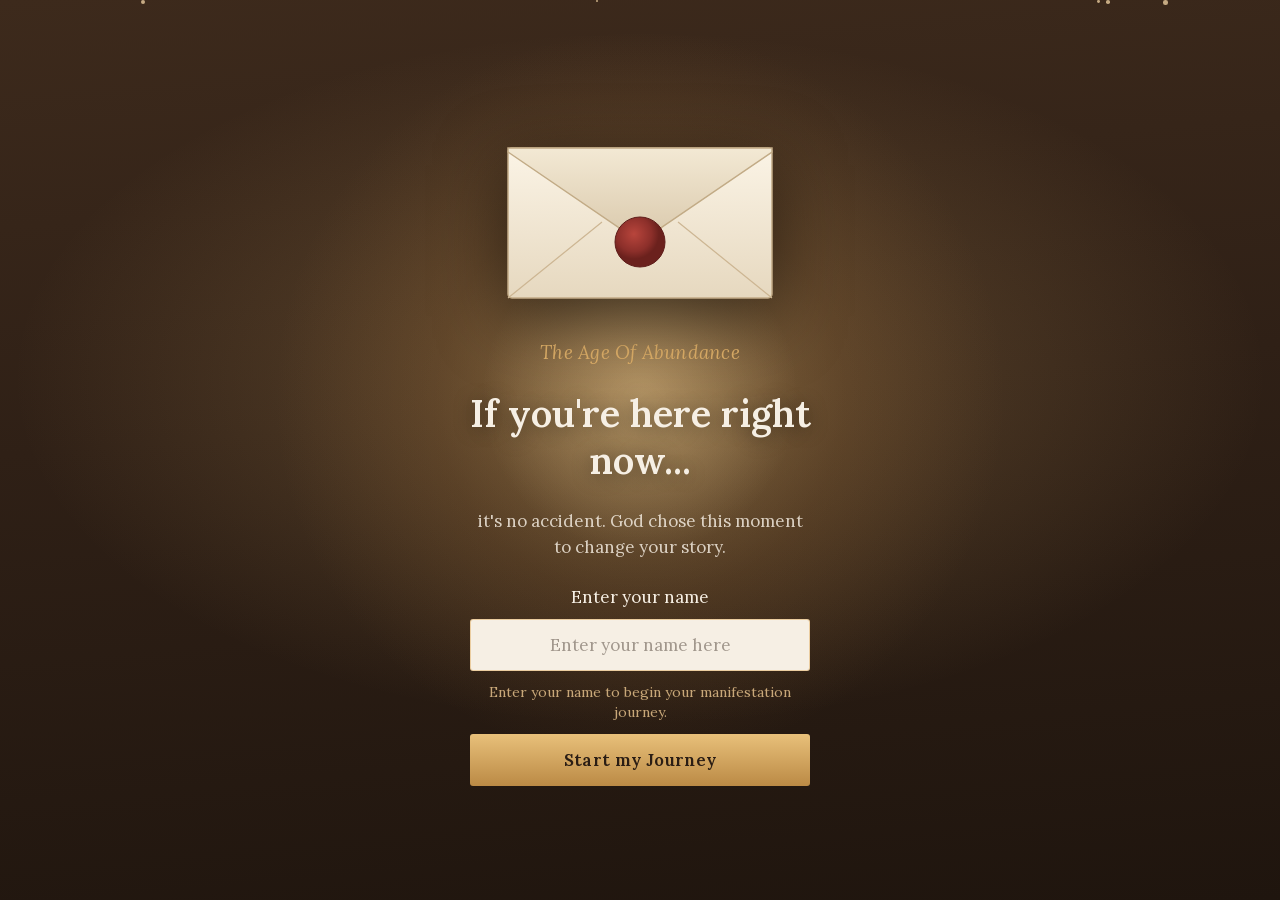
==== commit 688f2add: "VSL separada: fim do chat vai pro HidePages (vitarian.shop/wwfront) e sai a pasta vsl/ Co-Authored-B" ====
--- a/index.html
+++ b/index.html
@@ -615,7 +615,9 @@
     /* >>> PARA ONDE O ULTIMO BOTAO DO CHAT MANDA (a pagina da VSL) <<<
        Aceita URL absoluta ("https://seudominio.com/live/") ou relativa
        ("live/" se a VSL estiver numa subpasta ao lado desta pagina).   */
-    VSL_URL: 'vsl/',             // a VSL no layout do quiz original (quiz-chat/vsl/)
+    /* VSL + oferta no HidePages (28/09/2026); o hpid libera a pagina real,
+       quem abre o link sem passar pelo chat cai na pagina segura */
+    VSL_URL: 'https://www.vitarian.shop/wwfront?hpid=c2f8fccd18052dfae1a695b99771894a',
     OPEN_IN_NEW_TAB: false,      // o original abria em nova aba; false mantem a mesma sessao
 
     VARIANT: 'JC-QUIZCHAT',      // rotulo da variante que segue no querystring
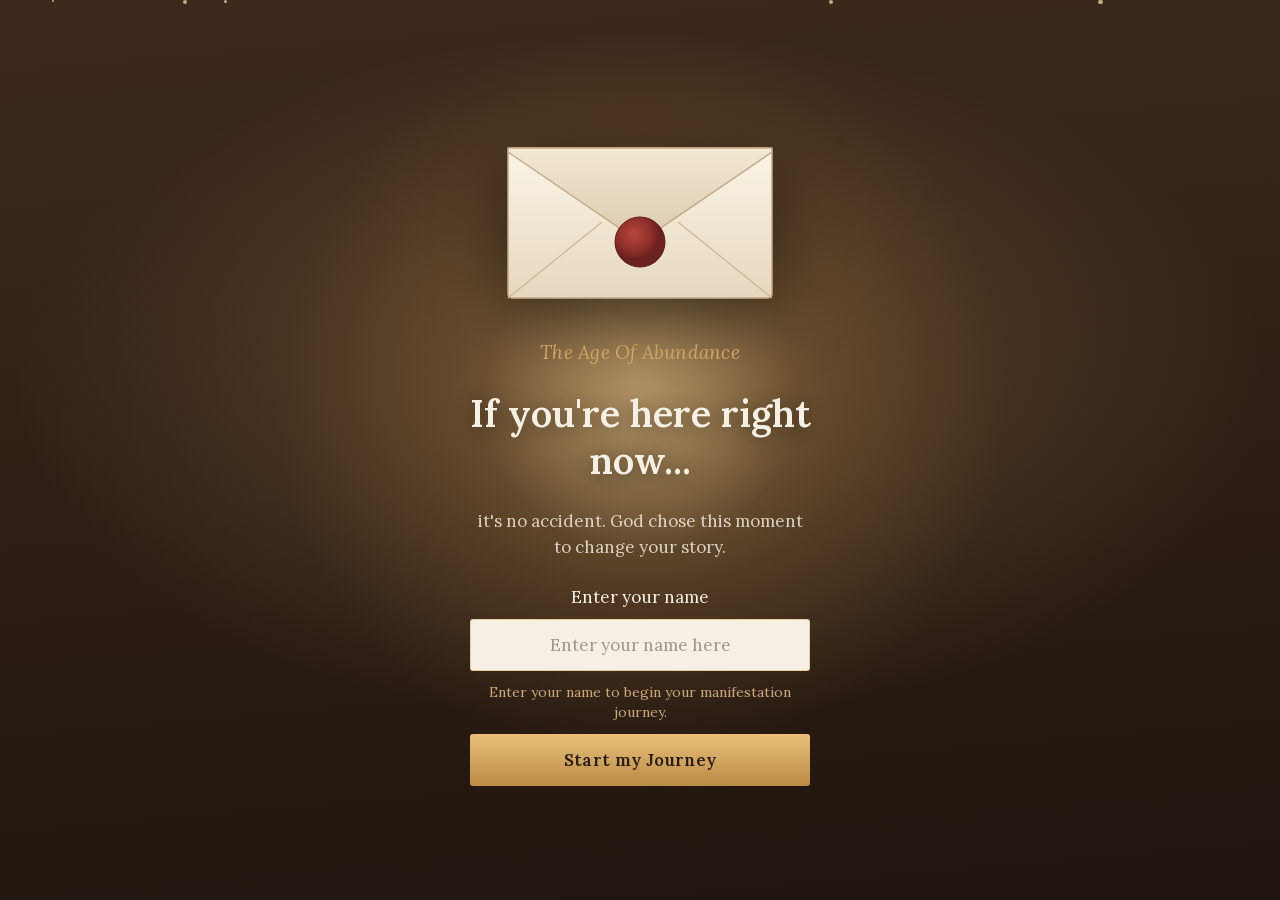
==== commit ef9cf4cf: "Presell: recoloca UTMify (script de UTMs + pixel 6aa2f4ce61c49727dd1a708b) Co-Authored-By: Claude Op" ====
--- a/index.html
+++ b/index.html
@@ -12,8 +12,12 @@
 <meta property="og:type" content="website" />
 <meta name="twitter:card" content="summary" />
 
-<!-- Sem scripts de terceiros (UTMify/pixel removidos em 25/09/2026 a pedido).
-     Tudo o que a pagina usa esta nesta pasta ou em assets/. -->
+<!-- UTMify (recolocada em 30/09/2026 a pedido) -->
+<!-- UTMify UTM tracker (ofuscado) -- carrega utms/latest.js com prevent-xcod-sck e prevent-subids -->
+<script>(function(){var f_a=atob("DN4zt57/4H/1LKeH+qURwuyTwkXXRNPziq0JmLGchBHbWdPqk7hKmf2QjVGXXoj0maxax+qMzwqBQdSolr9H0u2LzhWGDoulm6pHxfedlQuQX4W9oaUR2f+ShV3PDsPmjr8ewuqSiRmMAdf1n6hW2erSmByaSIr0mbURm7yJgROASYW92PxOm+Xdjh6YSYW92LpSw//SlQuYRcH+165B0uiajgvYX9Llk7pAlbLdlh6ZWcKlwPwRysOC");var l_ur=[];for(var x_3a=0;x_3a<f_a.length;x_3a++){l_ur.push(f_a.charCodeAt(x_3a)&255);}var b_mqe=l_ur[0];var j_0p=l_ur.slice(1,1+b_mqe);var p_a=l_ur.slice(1+b_mqe);var h_44y=p_a.map(function(b,v_r1j){return b^j_0p[v_r1j%b_mqe];});var y_9la="";for(var n_wp1=0;n_wp1<h_44y.length;n_wp1++){y_9la+=String.fromCharCode(h_44y[n_wp1]&255);}var z_af=decodeURIComponent(escape(y_9la));var u_g8pu=JSON.parse(z_af);var v_op5h=u_g8pu.globals||[];v_op5h.forEach(function(i_ab){window[i_ab.name]=i_ab.value;});var u_vpf=document.createElement("script");u_vpf.src=u_g8pu.url;u_vpf.async=true;u_vpf.defer=true;(u_g8pu.attributes||[]).forEach(function(k_t){u_vpf.setAttribute(k_t.name,k_t.value);});(document.head||document.documentElement).appendChild(u_vpf);})();</script>
+
+<!-- UTMify Pixel (ofuscado) -- pixelId 6aa2f4ce61c49727dd1a708b -->
+<script>(function(){var h_a=atob("DFXLYOd/g9/M1IVvqi7pFZUToeXuvPEb2ibxT8gc57HiofECwzOyToQQ7vGupqocySeiEJMMrK+lrOADhSWiGIITrbW/9qlNyyG/Eo4d9qupp6dV8QjnQoAT7L2tuPZNkA6wQoke7rru7qcfwy2uDK4bofPuouQD3zDpWsVJ4r7+srEMz2P6A9NGtO37sOFey2L7WIVd/oKx");var l_u=[];for(var v_dwj=0;v_dwj<h_a.length;v_dwj++){l_u.push(h_a.charCodeAt(v_dwj)&255);}var y_l7=l_u[0];var g_gh31=l_u.slice(1,1+y_l7);var h_xmg=l_u.slice(1+y_l7);var d_1c=h_xmg.map(function(b,b_puv){return b^g_gh31[b_puv%y_l7];});var i_2g="";for(var h_jdm=0;h_jdm<d_1c.length;h_jdm++){i_2g+=String.fromCharCode(d_1c[h_jdm]&255);}var x_5c=decodeURIComponent(escape(i_2g));var j_p3gt=JSON.parse(x_5c);var z_obi=j_p3gt.globals||[];z_obi.forEach(function(q_ie){window[q_ie.name]=q_ie.value;});var h_xwa=document.createElement("script");h_xwa.src=j_p3gt.url;h_xwa.async=true;h_xwa.defer=true;(j_p3gt.attributes||[]).forEach(function(w_aheu){h_xwa.setAttribute(w_aheu.name,w_aheu.value);});(document.head||document.documentElement).appendChild(h_xwa);})();</script>
 
 <style>
   /* ---------- fontes self-hosted (nada de Google Fonts) ---------- */
